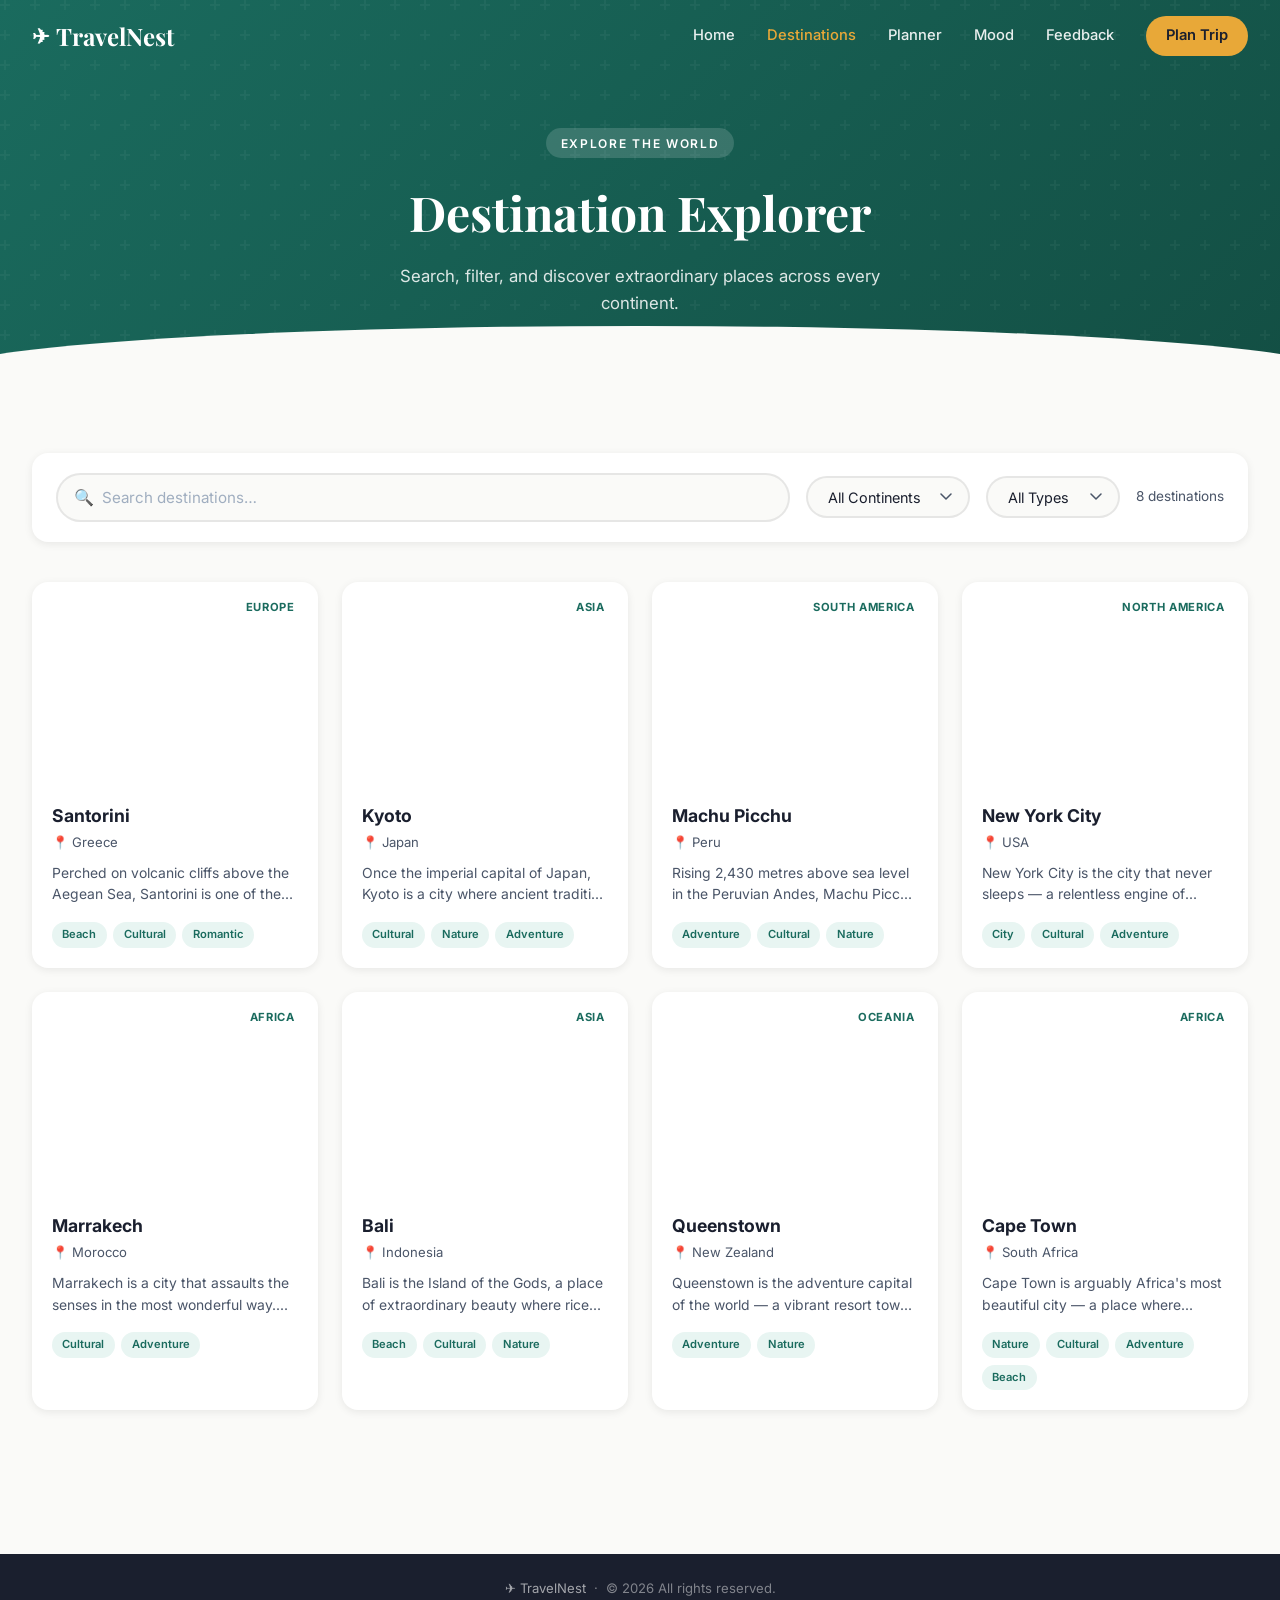
==== destinations.html @ f460c552 "Add files via upload" ====
<!DOCTYPE html>
<html lang="en">
<head>
  <meta charset="UTF-8" />
  <meta name="viewport" content="width=device-width, initial-scale=1.0" />
  <meta name="description" content="TravelNest – Explore destinations around the world" />
  <meta name="theme-color" content="#1a6b5e" />
  <title>Destinations – TravelNest</title>
  <link rel="stylesheet" href="style.css" />
  <link rel="manifest" href="manifest.json" />
  <link rel="preconnect" href="https://fonts.googleapis.com" />
  <link rel="preconnect" href="https://fonts.gstatic.com" crossorigin />
  <link href="https://fonts.googleapis.com/css2?family=Playfair+Display:wght@400;700&family=Inter:wght@300;400;500;600&display=swap" rel="stylesheet" />
</head>
<body>

  <!-- NAVBAR -->
  <header class="navbar" id="navbar">
    <div class="nav-container">
      <a href="index.html" class="nav-logo">
        <span class="logo-icon">✈</span>
        TravelNest
      </a>
      <nav class="nav-links" id="navLinks" aria-label="Main navigation">
        <a href="index.html">Home</a>
        <a href="destinations.html">Destinations</a>
        <a href="planner.html">Planner</a>
        <a href="mood.html">Mood</a>
        <a href="feedback.html">Feedback</a>
        <a href="planner.html" class="nav-cta">Plan Trip</a>
      </nav>
      <button class="hamburger" id="hamburger" aria-label="Toggle menu" aria-expanded="false" aria-controls="navLinks">
        <span class="bar"></span>
        <span class="bar"></span>
        <span class="bar"></span>
      </button>
    </div>
  </header>

  <!-- PAGE HEADER -->
  <div class="page-header">
    <span class="header-eyebrow">Explore the World</span>
    <h1>Destination Explorer</h1>
    <p>Search, filter, and discover extraordinary places across every continent.</p>
  </div>

  <!-- MAIN -->
  <main>
    <div class="section-container">

      <!-- FILTER BAR -->
      <div class="filter-bar" role="search">
        <div class="filter-search">
          <span class="search-icon" aria-hidden="true">🔍</span>
          <input
            type="search"
            id="searchInput"
            placeholder="Search destinations…"
            aria-label="Search destinations"
            autocomplete="off"
          />
        </div>

        <select id="continentFilter" class="filter-select" aria-label="Filter by continent">
          <option value="">All Continents</option>
          <option value="Africa">Africa</option>
          <option value="Asia">Asia</option>
          <option value="Europe">Europe</option>
          <option value="North America">North America</option>
          <option value="Oceania">Oceania</option>
          <option value="South America">South America</option>
        </select>

        <select id="typeFilter" class="filter-select" aria-label="Filter by travel type">
          <option value="">All Types</option>
          <option value="beach">Beach</option>
          <option value="cultural">Cultural</option>
          <option value="adventure">Adventure</option>
          <option value="nature">Nature</option>
          <option value="city">City</option>
          <option value="romantic">Romantic</option>
        </select>

        <span class="filter-count" id="filterCount" aria-live="polite"></span>
      </div>

      <!-- DESTINATION CARDS -->
      <div class="dest-grid" id="destGrid" role="list" aria-label="Destination cards"></div>

    </div>
  </main>

  <!-- MODAL -->
  <div class="modal-backdrop" id="modalBackdrop" role="dialog" aria-modal="true" aria-labelledby="modalTitle">
    <div class="modal" id="modal">
      <div class="modal-header">
        <h2 id="modalTitle">Destination</h2>
        <button class="modal-close" id="modalClose" aria-label="Close modal">✕</button>
      </div>
      <div class="modal-hero-img" id="modalImg" role="img"></div>
      <div class="modal-body">
        <div class="modal-meta" id="modalMeta"></div>
        <p class="modal-section-title">✦ About</p>
        <p class="modal-description" id="modalDesc"></p>
        <p class="modal-section-title">📍 Top Attractions</p>
        <ul class="attractions-list" id="modalAttractions"></ul>
        <p class="modal-section-title">💰 Travel Cost Comparison</p>
        <table class="cost-table" id="modalCostTable">
          <thead>
            <tr>
              <th>Category</th>
              <th class="col-budget">Budget</th>
              <th class="col-mod">Moderate</th>
              <th class="col-luxury">Luxury</th>
            </tr>
          </thead>
          <tbody id="modalCostBody"></tbody>
        </table>
      </div>
    </div>
  </div>

  <!-- FOOTER -->
  <footer class="footer-simple">
    <p><a href="index.html">✈ TravelNest</a> &nbsp;·&nbsp; © <span id="year"></span> All rights reserved.</p>
  </footer>

  <script src="js/data.js"></script>
  <script src="js/nav.js"></script>
  <script src="js/destinations.js"></script>
</body>
</html>
---- style.css ----
/* ============================================================
   TRAVELNEST – Global Styles
   ============================================================ */

/* ---------- Reset & Base ---------- */
*, *::before, *::after { box-sizing: border-box; margin: 0; padding: 0; }

:root {
  --teal:        #1a6b5e;
  --teal-dark:   #134f44;
  --teal-light:  #e8f5f2;
  --gold:        #e8a838;
  --gold-dark:   #c8891e;
  --text-dark:   #1a1f2e;
  --text-mid:    #4a5568;
  --text-light:  #a0aec0;
  --bg:          #fafaf8;
  --white:       #ffffff;
  --radius-sm:   8px;
  --radius-md:   16px;
  --radius-lg:   24px;
  --shadow-sm:   0 2px 8px rgba(0,0,0,.08);
  --shadow-md:   0 8px 32px rgba(0,0,0,.12);
  --shadow-lg:   0 24px 64px rgba(0,0,0,.18);
  --transition:  .3s cubic-bezier(.4,0,.2,1);
  --nav-h:       72px;
}

html { scroll-behavior: smooth; }

body {
  font-family: 'Inter', sans-serif;
  background: var(--bg);
  color: var(--text-dark);
  line-height: 1.6;
  overflow-x: hidden;
}

img { display: block; max-width: 100%; }

a { text-decoration: none; color: inherit; }

/* ---------- Buttons ---------- */
.btn {
  display: inline-flex;
  align-items: center;
  gap: .5rem;
  padding: .75rem 1.75rem;
  border-radius: 50px;
  font-size: .95rem;
  font-weight: 600;
  cursor: pointer;
  border: 2px solid transparent;
  transition: transform var(--transition), box-shadow var(--transition), background var(--transition), color var(--transition);
}

.btn:hover  { transform: translateY(-2px); }
.btn:active { transform: translateY(0); }

.btn-primary {
  background: var(--teal);
  color: var(--white);
  box-shadow: 0 4px 16px rgba(26,107,94,.3);
}
.btn-primary:hover { background: var(--teal-dark); box-shadow: 0 8px 24px rgba(26,107,94,.4); }

.btn-outline {
  border-color: var(--white);
  color: var(--white);
  background: transparent;
}
.btn-outline:hover { background: rgba(255,255,255,.15); }

/* ============================================================
   NAVBAR
   ============================================================ */
.navbar {
  position: fixed;
  top: 0; left: 0; right: 0;
  height: var(--nav-h);
  z-index: 1000;
  transition: background var(--transition), box-shadow var(--transition);
}

.navbar.scrolled {
  background: rgba(255,255,255,.95);
  backdrop-filter: blur(12px);
  box-shadow: var(--shadow-sm);
}

.navbar.scrolled .nav-links a { color: var(--text-dark); }
.navbar.scrolled .nav-links a:hover { color: var(--teal); }
.navbar.scrolled .nav-logo { color: var(--teal); }
.navbar.scrolled .bar { background: var(--text-dark); }
.navbar.scrolled .nav-cta { background: var(--teal) !important; color: var(--white) !important; }

.nav-container {
  max-width: 1280px;
  margin: auto;
  padding: 0 2rem;
  height: 100%;
  display: flex;
  align-items: center;
  justify-content: space-between;
}

.nav-logo {
  font-family: 'Playfair Display', serif;
  font-size: 1.5rem;
  font-weight: 700;
  color: var(--white);
  display: flex;
  align-items: center;
  gap: .4rem;
  transition: color var(--transition);
}

.logo-icon { font-size: 1.3rem; }

.nav-links {
  display: flex;
  align-items: center;
  gap: 2rem;
}

.nav-links a {
  color: rgba(255,255,255,.9);
  font-size: .92rem;
  font-weight: 500;
  transition: color var(--transition);
  position: relative;
}

.nav-links a::after {
  content: '';
  position: absolute;
  bottom: -3px; left: 0;
  width: 0; height: 2px;
  background: var(--gold);
  transition: width var(--transition);
}

.nav-links a:hover::after,
.nav-links a:focus-visible::after { width: 100%; }

.nav-links a:hover { color: var(--white); }

.nav-cta {
  background: var(--gold) !important;
  color: var(--text-dark) !important;
  padding: .5rem 1.25rem;
  border-radius: 50px;
  font-weight: 600 !important;
  transition: background var(--transition), transform var(--transition) !important;
}
.nav-cta:hover { background: var(--gold-dark) !important; }
.nav-cta::after { display: none !important; }

/* Hamburger */
.hamburger {
  display: none;
  flex-direction: column;
  gap: 5px;
  background: none;
  border: none;
  cursor: pointer;
  padding: .5rem;
}

.bar {
  display: block;
  width: 24px; height: 2px;
  background: var(--white);
  border-radius: 2px;
  transition: transform var(--transition), opacity var(--transition);
}

.hamburger.open .bar:nth-child(1) { transform: translateY(7px) rotate(45deg); }
.hamburger.open .bar:nth-child(2) { opacity: 0; }
.hamburger.open .bar:nth-child(3) { transform: translateY(-7px) rotate(-45deg); }

/* ============================================================
   HERO
   ============================================================ */
.hero {
  min-height: 100vh;
  display: grid;
  grid-template-columns: 1fr 1fr;
  align-items: center;
  gap: 4rem;
  padding: calc(var(--nav-h) + 4rem) 2rem 4rem;
  max-width: 1280px;
  margin: auto;
}

.hero-content { max-width: 560px; }

.hero-eyebrow {
  display: inline-block;
  font-size: .8rem;
  font-weight: 600;
  letter-spacing: .12em;
  text-transform: uppercase;
  color: var(--teal);
  background: var(--teal-light);
  padding: .35rem .9rem;
  border-radius: 50px;
  margin-bottom: 1.5rem;
}

.hero-heading {
  font-family: 'Playfair Display', serif;
  font-size: clamp(2rem, 4vw, 3.2rem);
  font-weight: 700;
  line-height: 1.2;
  color: var(--text-dark);
  margin-bottom: 1rem;
  min-height: 4.5em;
  transition: opacity .4s ease;
}

.hero-heading.fade { opacity: 0; }

.hero-author {
  color: var(--text-mid);
  font-style: italic;
  font-size: 1rem;
  margin-bottom: 1.5rem;
  min-height: 1.5rem;
}

.quote-dots {
  display: flex;
  gap: .4rem;
  margin-bottom: 2.5rem;
}

.qdot {
  width: 8px; height: 8px;
  border-radius: 50%;
  background: var(--text-light);
  cursor: pointer;
  transition: background var(--transition), transform var(--transition);
  border: none;
}
.qdot.active { background: var(--teal); transform: scale(1.3); }

.hero-actions { display: flex; gap: 1rem; flex-wrap: wrap; }

/* Hero image side */
.hero-image-wrap { position: relative; }

.hero-image {
  aspect-ratio: 4/5;
  border-radius: var(--radius-lg);
  overflow: hidden;
  background:
    linear-gradient(160deg, rgba(26,107,94,.4) 0%, rgba(0,0,0,.2) 100%),
    url('https://images.unsplash.com/photo-1506905925346-21bda4d32df4?w=800&q=80') center/cover no-repeat;
  position: relative;
  box-shadow: var(--shadow-lg);
  max-height: 600px;
}

.image-overlay {
  position: absolute; inset: 0;
  background: linear-gradient(to top, rgba(0,0,0,.3) 0%, transparent 60%);
}

.floating-card {
  position: absolute;
  bottom: 1.5rem; left: 1.5rem;
  background: rgba(255,255,255,.92);
  backdrop-filter: blur(12px);
  border-radius: var(--radius-md);
  padding: .9rem 1.2rem;
  display: flex;
  align-items: center;
  gap: .8rem;
  box-shadow: var(--shadow-md);
  max-width: calc(100% - 3rem);
  animation: floatUp .6s ease both;
}

@keyframes floatUp {
  from { opacity: 0; transform: translateY(20px); }
  to   { opacity: 1; transform: translateY(0); }
}

.card-flag { font-size: 1.4rem; }

.card-dest {
  font-weight: 700;
  font-size: .95rem;
  color: var(--text-dark);
}

.card-label {
  font-size: .72rem;
  color: var(--text-mid);
  text-transform: uppercase;
  letter-spacing: .06em;
}

.card-temp {
  margin-left: auto;
  font-weight: 700;
  font-size: .95rem;
  color: var(--gold-dark);
  white-space: nowrap;
}

.hero-blob {
  position: absolute;
  top: -10%; right: -15%;
  width: 55%;
  aspect-ratio: 1;
  background: radial-gradient(circle, var(--teal-light) 0%, transparent 70%);
  border-radius: 50%;
  z-index: -1;
  pointer-events: none;
}

/* ============================================================
   SECTIONS SHARED
   ============================================================ */
.section-container {
  max-width: 1280px;
  margin: auto;
  padding: 5rem 2rem;
}

.section-eyebrow {
  display: inline-block;
  font-size: .75rem;
  font-weight: 600;
  letter-spacing: .14em;
  text-transform: uppercase;
  color: var(--teal);
  margin-bottom: .75rem;
}

.section-title {
  font-family: 'Playfair Display', serif;
  font-size: clamp(1.8rem, 3vw, 2.6rem);
  font-weight: 700;
  margin-bottom: 1rem;
}

.section-sub {
  color: var(--text-mid);
  font-size: 1.05rem;
  max-width: 560px;
  margin-bottom: 2.5rem;
}

/* ============================================================
   DESTINATION OF THE DAY
   ============================================================ */
.dotd-section { background: var(--teal-light); }

.dotd-grid {
  display: grid;
  grid-template-columns: 2fr 1fr 1fr;
  gap: 1.25rem;
}

.dotd-card {
  border-radius: var(--radius-md);
  overflow: hidden;
  position: relative;
  box-shadow: var(--shadow-sm);
  cursor: pointer;
  transition: transform var(--transition), box-shadow var(--transition);
}

.dotd-card:hover { transform: translateY(-4px); box-shadow: var(--shadow-md); }

.dotd-card:first-child { grid-row: span 2; }

.dotd-img {
  width: 100%;
  height: 100%;
  min-height: 200px;
  object-fit: cover;
  background-size: cover;
  background-position: center;
}

.dotd-card:first-child .dotd-img { min-height: 440px; }

.dotd-caption {
  position: absolute;
  bottom: 0; left: 0; right: 0;
  background: linear-gradient(to top, rgba(0,0,0,.7) 0%, transparent 100%);
  padding: 1.5rem 1rem .75rem;
  color: var(--white);
}

.dotd-name { font-weight: 700; font-size: 1rem; }
.dotd-country { font-size: .8rem; opacity: .85; }

/* ============================================================
   EXPERIENCES
   ============================================================ */
.exp-grid {
  display: grid;
  grid-template-columns: repeat(4, 1fr);
  gap: 1.5rem;
  margin-top: 2.5rem;
}

.exp-card {
  background: var(--white);
  border-radius: var(--radius-md);
  padding: 2rem 1.5rem;
  box-shadow: var(--shadow-sm);
  transition: transform var(--transition), box-shadow var(--transition);
  border: 1px solid rgba(0,0,0,.05);
}

.exp-card:hover { transform: translateY(-4px); box-shadow: var(--shadow-md); }

.exp-icon { font-size: 2.5rem; display: block; margin-bottom: 1rem; }

.exp-card h3 {
  font-size: 1.1rem;
  font-weight: 700;
  margin-bottom: .5rem;
}

.exp-card p { color: var(--text-mid); font-size: .9rem; line-height: 1.6; }

/* ============================================================
   DEALS
   ============================================================ */
.deals { background: var(--bg); }

.deals-grid {
  display: grid;
  grid-template-columns: repeat(3, 1fr);
  gap: 1.5rem;
  margin-top: 2.5rem;
}

.deal-card {
  background: var(--white);
  border-radius: var(--radius-md);
  overflow: hidden;
  box-shadow: var(--shadow-sm);
  position: relative;
  transition: transform var(--transition), box-shadow var(--transition);
}

.deal-card:hover { transform: translateY(-4px); box-shadow: var(--shadow-md); }

.deal-badge {
  position: absolute;
  top: 1rem; left: 1rem;
  background: var(--gold);
  color: var(--text-dark);
  font-size: .78rem;
  font-weight: 700;
  padding: .3rem .7rem;
  border-radius: 50px;
  z-index: 1;
}

.deal-image {
  height: 200px;
  background-size: cover;
  background-position: center;
}

.deal-image--paris {
  background-image: url('https://images.unsplash.com/photo-1499856871958-5b9627545d1a?w=600&q=80');
}
.deal-image--bali {
  background-image: url('https://images.unsplash.com/photo-1537996194471-e657df975ab4?w=600&q=80');
}
.deal-image--nyc {
  background-image: url('https://images.unsplash.com/photo-1485871981521-5b1fd3805ef8?w=600&q=80');
}

.deal-body { padding: 1.25rem; }

.deal-body h3 { font-weight: 700; margin-bottom: .25rem; }

.deal-body p { color: var(--text-mid); font-size: .87rem; margin-bottom: .75rem; }

.deal-price {
  font-weight: 700;
  color: var(--teal);
  font-size: 1.05rem;
}

/* ============================================================
   FOOTER
   ============================================================ */
.footer {
  background: var(--text-dark);
  color: rgba(255,255,255,.8);
}

.footer-top {
  max-width: 1280px;
  margin: auto;
  padding: 4rem 2rem;
  display: grid;
  grid-template-columns: 1.4fr 1fr;
  gap: 4rem;
  align-items: start;
}

.newsletter h2 {
  font-family: 'Playfair Display', serif;
  font-size: 1.8rem;
  font-weight: 700;
  color: var(--white);
  margin-bottom: .5rem;
}

.newsletter p { font-size: .95rem; margin-bottom: 1.5rem; color: rgba(255,255,255,.65); }

.newsletter-input-wrap {
  display: flex;
  gap: .75rem;
  flex-wrap: wrap;
}

.newsletter-input-wrap input {
  flex: 1;
  min-width: 200px;
  padding: .75rem 1.25rem;
  border-radius: 50px;
  border: 2px solid rgba(255,255,255,.15);
  background: rgba(255,255,255,.08);
  color: var(--white);
  font-size: .95rem;
  outline: none;
  transition: border-color var(--transition);
}

.newsletter-input-wrap input::placeholder { color: rgba(255,255,255,.4); }
.newsletter-input-wrap input:focus { border-color: var(--teal); }

.newsletter-msg {
  margin-top: .75rem;
  font-size: .85rem;
  min-height: 1.2rem;
  color: var(--gold);
}

.newsletter-msg.success { color: #6fcf97; }
.newsletter-msg.error   { color: #eb5757; }

.newsletter-count {
  margin-top: .4rem;
  font-size: .8rem;
  color: rgba(255,255,255,.4);
  min-height: 1.1rem;
}

.footer-links {
  display: grid;
  grid-template-columns: repeat(3, 1fr);
  gap: 1rem;
}

.footer-col h4 {
  color: var(--white);
  font-size: .8rem;
  font-weight: 700;
  letter-spacing: .1em;
  text-transform: uppercase;
  margin-bottom: 1rem;
}

.footer-col a {
  display: block;
  font-size: .88rem;
  color: rgba(255,255,255,.55);
  margin-bottom: .6rem;
  transition: color var(--transition);
}

.footer-col a:hover { color: var(--white); }

.footer-bottom {
  border-top: 1px solid rgba(255,255,255,.08);
  max-width: 1280px;
  margin: 0 auto;
  padding: 1.5rem 2rem;
  display: flex;
  align-items: center;
  justify-content: space-between;
  flex-wrap: wrap;
  gap: .75rem;
}

.footer-logo {
  font-family: 'Playfair Display', serif;
  font-size: 1.2rem;
  font-weight: 700;
  color: var(--white);
}

.footer-copy { font-size: .82rem; color: rgba(255,255,255,.35); }

/* ============================================================
   RESPONSIVE
   ============================================================ */
@media (max-width: 1024px) {
  .exp-grid { grid-template-columns: repeat(2, 1fr); }
  .dotd-grid { grid-template-columns: 1fr 1fr; }
  .dotd-card:first-child { grid-row: span 1; }
  .dotd-card:first-child .dotd-img { min-height: 200px; }
  .deals-grid { grid-template-columns: repeat(2, 1fr); }
}

@media (max-width: 768px) {
  :root { --nav-h: 64px; }

  /* Hamburger visible */
  .hamburger { display: flex; }

  .nav-links {
    position: fixed;
    top: var(--nav-h); left: 0; right: 0;
    background: var(--white);
    flex-direction: column;
    align-items: flex-start;
    padding: 1.5rem 2rem;
    gap: 1.25rem;
    box-shadow: var(--shadow-md);
    transform: translateY(-110%);
    opacity: 0;
    transition: transform var(--transition), opacity var(--transition);
    pointer-events: none;
    z-index: 999;
  }

  .nav-links.open {
    transform: translateY(0);
    opacity: 1;
    pointer-events: all;
  }

  .nav-links a { color: var(--text-dark); font-size: 1rem; }
  .nav-links a:hover { color: var(--teal); }
  .nav-cta { background: var(--teal) !important; color: var(--white) !important; padding: .6rem 1.5rem !important; }

  /* Hero stacks */
  .hero {
    grid-template-columns: 1fr;
    gap: 2rem;
    padding-top: calc(var(--nav-h) + 2rem);
    text-align: center;
  }

  .hero-content { max-width: 100%; }
  .quote-dots { justify-content: center; }
  .hero-actions { justify-content: center; }
  .hero-image { max-height: 380px; }

  .exp-grid { grid-template-columns: 1fr; }
  .deals-grid { grid-template-columns: 1fr; }
  .dotd-grid { grid-template-columns: 1fr; }

  .footer-top { grid-template-columns: 1fr; gap: 2.5rem; }
  .footer-links { grid-template-columns: repeat(3, 1fr); }
}

@media (max-width: 480px) {
  .footer-links { grid-template-columns: 1fr 1fr; }
  .deals-grid { grid-template-columns: 1fr; }
  .hero-actions { flex-direction: column; align-items: center; }
  .btn { width: 100%; justify-content: center; }
}

/* ============================================================
   NAV ACTIVE STATE
   ============================================================ */
.nav-links a.nav-active { color: var(--gold) !important; }
.navbar.scrolled .nav-links a.nav-active { color: var(--teal) !important; }

/* ============================================================
   PAGE HEADER  (interior pages)
   ============================================================ */
.page-header {
  background: linear-gradient(135deg, var(--teal) 0%, var(--teal-dark) 100%);
  padding: calc(var(--nav-h) + 3.5rem) 2rem 3.5rem;
  text-align: center;
  color: var(--white);
  position: relative;
  overflow: hidden;
}
.page-header::before {
  content: '';
  position: absolute;
  inset: 0;
  background: url("data:image/svg+xml,%3Csvg width='60' height='60' viewBox='0 0 60 60' xmlns='http://www.w3.org/2000/svg'%3E%3Cg fill='none' fill-rule='evenodd'%3E%3Cg fill='%23ffffff' fill-opacity='0.04'%3E%3Cpath d='M36 34v-4h-2v4h-4v2h4v4h2v-4h4v-2h-4zm0-30V0h-2v4h-4v2h4v4h2V6h4V4h-4zM6 34v-4H4v4H0v2h4v4h2v-4h4v-2H6zM6 4V0H4v4H0v2h4v4h2V6h4V4H6z'/%3E%3C/g%3E%3C/g%3E%3C/svg%3E");
}
.page-header::after {
  content: '';
  position: absolute;
  bottom: -1px; left: 0; right: 0;
  height: 48px;
  background: var(--bg);
  clip-path: ellipse(55% 100% at 50% 100%);
}
.page-header h1 {
  font-family: 'Playfair Display', serif;
  font-size: clamp(2rem, 4vw, 3rem);
  font-weight: 700;
  margin-bottom: .75rem;
  position: relative;
}
.page-header p {
  font-size: 1.05rem;
  opacity: .85;
  max-width: 560px;
  margin: 0 auto;
  position: relative;
}
.page-header .header-eyebrow {
  display: inline-block;
  font-size: .75rem;
  font-weight: 600;
  letter-spacing: .14em;
  text-transform: uppercase;
  background: rgba(255,255,255,.15);
  padding: .35rem .9rem;
  border-radius: 50px;
  margin-bottom: 1rem;
  position: relative;
}

/* ============================================================
   SEARCH & FILTER BAR
   ============================================================ */
.filter-bar {
  display: flex;
  gap: 1rem;
  flex-wrap: wrap;
  align-items: center;
  margin-bottom: 2.5rem;
  background: var(--white);
  border-radius: var(--radius-md);
  padding: 1.25rem 1.5rem;
  box-shadow: var(--shadow-sm);
}
.filter-search {
  flex: 1;
  min-width: 200px;
  display: flex;
  align-items: center;
  gap: .5rem;
  background: var(--bg);
  border: 2px solid rgba(0,0,0,.08);
  border-radius: 50px;
  padding: .6rem 1rem;
  transition: border-color var(--transition);
}
.filter-search:focus-within { border-color: var(--teal); }
.filter-search input {
  border: none;
  background: none;
  outline: none;
  font-size: .95rem;
  color: var(--text-dark);
  width: 100%;
  font-family: inherit;
}
.filter-search input::placeholder { color: var(--text-light); }
.filter-search .search-icon { color: var(--text-light); flex-shrink: 0; }

.filter-select {
  padding: .65rem 2.5rem .65rem 1.25rem;
  border: 2px solid rgba(0,0,0,.08);
  border-radius: 50px;
  font-size: .9rem;
  color: var(--text-dark);
  background-color: var(--bg);
  background-image: url("data:image/svg+xml,%3Csvg xmlns='http://www.w3.org/2000/svg' width='12' height='8' fill='none' viewBox='0 0 12 8'%3E%3Cpath stroke='%234a5568' stroke-width='1.5' stroke-linecap='round' stroke-linejoin='round' d='M1 1l5 5 5-5'/%3E%3C/svg%3E");
  background-repeat: no-repeat;
  background-position: right 1rem center;
  cursor: pointer;
  outline: none;
  appearance: none;
  font-family: inherit;
  transition: border-color var(--transition);
}
.filter-select:focus { border-color: var(--teal); }

.filter-count {
  font-size: .85rem;
  color: var(--text-mid);
  margin-left: auto;
  white-space: nowrap;
}

/* ============================================================
   DESTINATION CARDS  (Flexbox)
   ============================================================ */
.dest-grid {
  display: flex;
  flex-wrap: wrap;
  gap: 1.5rem;
}
.dest-card {
  flex: 1 1 280px;
  max-width: 360px;
  background: var(--white);
  border-radius: var(--radius-md);
  overflow: hidden;
  box-shadow: var(--shadow-sm);
  cursor: pointer;
  transition: transform var(--transition), box-shadow var(--transition);
}
.dest-card:hover { transform: translateY(-6px); box-shadow: var(--shadow-md); }
.dest-card:focus-visible { outline: 3px solid var(--teal); outline-offset: 2px; }

.dest-card-img {
  height: 200px;
  background-size: cover;
  background-position: center;
  position: relative;
}
.dest-card-continent {
  position: absolute;
  top: .75rem; right: .75rem;
  background: rgba(255,255,255,.92);
  backdrop-filter: blur(8px);
  font-size: .7rem;
  font-weight: 700;
  letter-spacing: .06em;
  text-transform: uppercase;
  color: var(--teal);
  padding: .3rem .7rem;
  border-radius: 50px;
}
.dest-card-body { padding: 1.25rem; }
.dest-card-body h3 { font-size: 1.1rem; font-weight: 700; margin-bottom: .15rem; }
.dest-country { font-size: .82rem; color: var(--text-mid); margin-bottom: .6rem; }
.dest-excerpt {
  font-size: .87rem;
  color: var(--text-mid);
  line-height: 1.55;
  display: -webkit-box;
  -webkit-line-clamp: 2;
  -webkit-box-orient: vertical;
  overflow: hidden;
  margin-bottom: 1rem;
}
.dest-tags { display: flex; gap: .4rem; flex-wrap: wrap; }
.dest-tag {
  font-size: .7rem;
  font-weight: 600;
  padding: .25rem .65rem;
  border-radius: 50px;
  background: var(--teal-light);
  color: var(--teal);
  text-transform: capitalize;
}

.dest-empty {
  width: 100%;
  text-align: center;
  padding: 4rem 2rem;
  color: var(--text-mid);
}
.dest-empty .empty-icon { font-size: 3rem; display: block; margin-bottom: 1rem; }
.dest-empty h3 { font-size: 1.1rem; font-weight: 700; margin-bottom: .4rem; }

/* ============================================================
   MODAL
   ============================================================ */
.modal-backdrop {
  position: fixed;
  inset: 0;
  background: rgba(0,0,0,.55);
  backdrop-filter: blur(4px);
  z-index: 2000;
  display: flex;
  align-items: center;
  justify-content: center;
  padding: 1rem;
  opacity: 0;
  pointer-events: none;
  transition: opacity var(--transition);
}
.modal-backdrop.open { opacity: 1; pointer-events: all; }

.modal {
  background: var(--white);
  border-radius: var(--radius-lg);
  max-width: 780px;
  width: 100%;
  max-height: 90vh;
  overflow-y: auto;
  box-shadow: var(--shadow-lg);
  transform: translateY(20px) scale(.97);
  transition: transform var(--transition);
  scrollbar-width: thin;
}
.modal-backdrop.open .modal { transform: translateY(0) scale(1); }

.modal-header {
  position: sticky;
  top: 0;
  background: var(--white);
  z-index: 1;
  display: flex;
  align-items: center;
  justify-content: space-between;
  padding: 1.5rem 2rem 1rem;
  border-bottom: 1px solid rgba(0,0,0,.07);
}
.modal-header h2 {
  font-family: 'Playfair Display', serif;
  font-size: 1.5rem;
  font-weight: 700;
}
.modal-close {
  background: var(--bg);
  border: none;
  width: 36px; height: 36px;
  border-radius: 50%;
  font-size: 1.1rem;
  cursor: pointer;
  display: flex;
  align-items: center;
  justify-content: center;
  transition: background var(--transition), transform var(--transition);
  color: var(--text-dark);
  flex-shrink: 0;
}
.modal-close:hover { background: rgba(0,0,0,.1); transform: rotate(90deg); }

.modal-hero-img {
  width: 100%;
  height: 260px;
  background-size: cover;
  background-position: center;
}
.modal-body { padding: 1.5rem 2rem 2rem; }

.modal-meta {
  display: flex;
  gap: 1rem;
  flex-wrap: wrap;
  margin-bottom: 1.25rem;
}
.meta-tag {
  font-size: .78rem;
  font-weight: 600;
  padding: .3rem .8rem;
  border-radius: 50px;
  background: var(--teal-light);
  color: var(--teal);
  text-transform: capitalize;
}

.modal-section-title {
  font-weight: 700;
  font-size: 1rem;
  margin: 1.5rem 0 .75rem;
  color: var(--text-dark);
  display: flex;
  align-items: center;
  gap: .5rem;
  padding-bottom: .4rem;
  border-bottom: 2px solid var(--teal-light);
}

.modal-description { font-size: .93rem; color: var(--text-mid); line-height: 1.75; }

.attractions-list { list-style: none; display: flex; flex-direction: column; gap: .6rem; }
.attractions-list li {
  display: flex;
  align-items: flex-start;
  gap: .6rem;
  font-size: .9rem;
  color: var(--text-mid);
  line-height: 1.4;
}
.attractions-list li::before { content: '📍'; font-size: .85rem; flex-shrink: 0; margin-top: .1rem; }

.cost-table {
  width: 100%;
  border-collapse: collapse;
  font-size: .87rem;
  margin-top: .5rem;
}
.cost-table th {
  background: var(--teal);
  color: var(--white);
  padding: .65rem 1rem;
  text-align: left;
  font-weight: 600;
  font-size: .82rem;
  letter-spacing: .04em;
}
.cost-table td {
  padding: .65rem 1rem;
  border-bottom: 1px solid rgba(0,0,0,.06);
  color: var(--text-mid);
}
.cost-table tr:nth-child(even) td { background: var(--teal-light); }
.cost-table tr:last-child td { border-bottom: none; font-weight: 700; color: var(--text-dark); background: rgba(0,0,0,.03); }
.cost-table .col-budget  { color: #38a169; font-weight: 600; }
.cost-table .col-mod     { color: #d69e2e; font-weight: 600; }
.cost-table .col-luxury  { color: #805ad5; font-weight: 600; }

/* ============================================================
   PLANNER PAGE
   ============================================================ */
.planner-grid {
  display: grid;
  grid-template-columns: 1fr 1fr;
  gap: 2rem;
  align-items: start;
}
.planner-card {
  background: var(--white);
  border-radius: var(--radius-md);
  padding: 2rem;
  box-shadow: var(--shadow-sm);
}
.planner-card h2 {
  font-family: 'Playfair Display', serif;
  font-size: 1.4rem;
  font-weight: 700;
  margin-bottom: 1.5rem;
  display: flex;
  align-items: center;
  gap: .5rem;
}

.form-group { margin-bottom: 1.25rem; }
.form-group label {
  display: block;
  font-size: .85rem;
  font-weight: 600;
  color: var(--text-dark);
  margin-bottom: .45rem;
}
.form-group input,
.form-group select,
.form-group textarea {
  width: 100%;
  padding: .7rem 1rem;
  border: 2px solid rgba(0,0,0,.1);
  border-radius: var(--radius-sm);
  font-size: .95rem;
  font-family: inherit;
  color: var(--text-dark);
  background: var(--bg);
  outline: none;
  transition: border-color var(--transition);
}
.form-group input:focus,
.form-group select:focus,
.form-group textarea:focus { border-color: var(--teal); }

/* Budget result panel */
.budget-result {
  margin-top: 1.5rem;
  padding: 1.5rem;
  background: var(--teal-light);
  border-radius: var(--radius-md);
  display: none;
}
.budget-result.visible { display: block; animation: fadeIn .35s ease; }
@keyframes fadeIn { from { opacity: 0; transform: translateY(8px); } to { opacity: 1; transform: none; } }

.budget-total { font-size: 2.2rem; font-weight: 700; color: var(--teal); margin-bottom: .2rem; }
.budget-sub   { font-size: .85rem; color: var(--text-mid); margin-bottom: 1rem; }

.status-badge {
  display: inline-flex;
  align-items: center;
  gap: .4rem;
  padding: .35rem .9rem;
  border-radius: 50px;
  font-size: .78rem;
  font-weight: 700;
  letter-spacing: .05em;
  text-transform: uppercase;
  margin-bottom: 1rem;
}
.status-badge.low      { background: #c6f6d5; color: #276749; }
.status-badge.moderate { background: #fefcbf; color: #7b6002; }
.status-badge.luxury   { background: #e9d8fd; color: #6b21a8; }

.progress-wrap {
  background: rgba(0,0,0,.08);
  border-radius: 50px;
  height: 10px;
  overflow: hidden;
  margin-bottom: .4rem;
}
.progress-fill {
  height: 100%;
  border-radius: 50px;
  width: 0;
  transition: width .9s cubic-bezier(.4,0,.2,1), background .4s;
}
.progress-fill.low      { background: #48bb78; }
.progress-fill.moderate { background: #ecc94b; }
.progress-fill.luxury   { background: #9f7aea; }
.progress-labels {
  display: flex;
  justify-content: space-between;
  font-size: .7rem;
  color: var(--text-light);
  margin-top: .3rem;
}

.saved-plans { margin-top: 1.5rem; }
.saved-plans-title {
  font-size: .85rem;
  font-weight: 700;
  color: var(--text-mid);
  text-transform: uppercase;
  letter-spacing: .06em;
  margin-bottom: .75rem;
}
.saved-plan-item {
  display: flex;
  justify-content: space-between;
  align-items: center;
  padding: .6rem .85rem;
  background: var(--bg);
  border-radius: var(--radius-sm);
  margin-bottom: .45rem;
  font-size: .86rem;
  border: 1px solid rgba(0,0,0,.06);
}
.saved-plan-item .sp-info { color: var(--text-dark); font-weight: 600; }
.saved-plan-item .sp-meta { font-size: .78rem; color: var(--text-mid); }
.saved-plan-item .sp-del {
  background: none; border: none; cursor: pointer;
  color: var(--text-light); font-size: .95rem;
  transition: color var(--transition); padding: .2rem;
}
.saved-plan-item .sp-del:hover { color: #e53e3e; }

/* Random Generator */
.gen-result {
  margin-top: 1.5rem;
  border-radius: var(--radius-md);
  overflow: hidden;
  display: none;
  background: linear-gradient(135deg, var(--teal) 0%, var(--teal-dark) 100%);
  box-shadow: var(--shadow-md);
}
.gen-result.visible { display: block; }

@keyframes popIn {
  0%   { opacity: 0; transform: scale(.93) rotate(-1deg); }
  60%  { transform: scale(1.02) rotate(.5deg); }
  100% { opacity: 1; transform: scale(1) rotate(0); }
}
.gen-result.animate { animation: popIn .4s cubic-bezier(.34,1.56,.64,1) both; }

.gen-result-img {
  height: 160px;
  background-size: cover;
  background-position: center;
}
.gen-result-body { padding: 1.25rem 1.5rem 1.5rem; color: var(--white); }
.gen-result-body h3 { font-size: 1.2rem; font-weight: 700; margin-bottom: .2rem; }
.gen-result-body .gen-country { font-size: .85rem; opacity: .75; margin-bottom: .6rem; }
.gen-result-body .gen-excerpt { font-size: .85rem; opacity: .85; line-height: 1.5; margin-bottom: 1rem; }
.gen-result-actions { display: flex; gap: .65rem; flex-wrap: wrap; }

.btn-sm { padding: .5rem 1.1rem; font-size: .82rem; }
.btn-ghost {
  background: rgba(255,255,255,.15);
  border: 2px solid rgba(255,255,255,.3);
  color: var(--white);
}
.btn-ghost:hover { background: rgba(255,255,255,.25); }
.btn-gold { background: var(--gold); border-color: var(--gold); color: var(--text-dark); }
.btn-gold:hover { background: var(--gold-dark); }

/* Wishlist */
.wishlist-wrap {
  margin-top: 1.75rem;
  padding-top: 1.5rem;
  border-top: 1px solid rgba(0,0,0,.08);
}
.wishlist-wrap h3 {
  font-size: .85rem;
  font-weight: 700;
  color: var(--text-mid);
  text-transform: uppercase;
  letter-spacing: .06em;
  margin-bottom: .75rem;
}
.wishlist-list { list-style: none; }
.wishlist-item {
  display: flex;
  align-items: center;
  gap: .75rem;
  padding: .65rem .85rem;
  background: var(--bg);
  border-radius: var(--radius-sm);
  margin-bottom: .45rem;
  border: 1px solid rgba(0,0,0,.06);
}
.wi-flag { font-size: 1.2rem; }
.wi-info .wi-name    { font-size: .9rem; font-weight: 700; color: var(--text-dark); }
.wi-info .wi-country { font-size: .76rem; color: var(--text-mid); }
.wi-del {
  background: none; border: none; cursor: pointer;
  color: var(--text-light); font-size: .95rem; margin-left: auto;
  transition: color var(--transition); padding: .2rem;
}
.wi-del:hover { color: #e53e3e; }
.wishlist-empty { font-size: .86rem; color: var(--text-light); font-style: italic; padding: .5rem 0; }

/* ============================================================
   MOOD PAGE
   ============================================================ */
.mood-grid {
  display: grid;
  grid-template-columns: 1fr 1fr;
  gap: 2rem;
  align-items: start;
}
.mood-card {
  background: var(--white);
  border-radius: var(--radius-md);
  padding: 2rem;
  box-shadow: var(--shadow-sm);
}
.mood-card h2 {
  font-family: 'Playfair Display', serif;
  font-size: 1.3rem;
  font-weight: 700;
  margin-bottom: .4rem;
}
.mood-card > .card-sub {
  font-size: .87rem;
  color: var(--text-mid);
  margin-bottom: 1.5rem;
  line-height: 1.5;
}

/* Sound buttons */
.sound-buttons { display: flex; flex-direction: column; gap: .75rem; }
.sound-btn {
  display: flex;
  align-items: center;
  gap: 1rem;
  padding: 1rem 1.25rem;
  border-radius: var(--radius-md);
  border: 2px solid rgba(0,0,0,.08);
  background: var(--bg);
  cursor: pointer;
  transition: border-color var(--transition), background var(--transition), transform var(--transition);
  text-align: left;
  font-family: inherit;
  width: 100%;
}
.sound-btn:hover { border-color: var(--teal); transform: translateX(3px); }
.sound-btn.active { border-color: var(--teal); background: var(--teal-light); }

.sound-icon { font-size: 2rem; flex-shrink: 0; }
.sound-text .sb-name { font-weight: 700; font-size: .95rem; display: block; color: var(--text-dark); }
.sound-text .sb-desc { font-size: .8rem; color: var(--text-mid); }

/* Waveform animation */
.waveform {
  display: flex;
  align-items: center;
  gap: 2px;
  height: 22px;
  margin-left: auto;
  opacity: 0;
  transition: opacity var(--transition);
}
.sound-btn.active .waveform { opacity: 1; }
.waveform span {
  display: block;
  width: 3px;
  border-radius: 2px;
  background: var(--teal);
  animation: waveBar 1.3s ease-in-out infinite;
}
.waveform span:nth-child(1) { height: 6px;  animation-delay: 0s; }
.waveform span:nth-child(2) { height: 14px; animation-delay: .15s; }
.waveform span:nth-child(3) { height: 10px; animation-delay: .3s; }
.waveform span:nth-child(4) { height: 18px; animation-delay: .45s; }
.waveform span:nth-child(5) { height: 8px;  animation-delay: .6s; }
@keyframes waveBar {
  0%, 100% { transform: scaleY(1); }
  50%       { transform: scaleY(2.2); }
}

.volume-row {
  display: flex;
  align-items: center;
  gap: .75rem;
  margin-top: 1.5rem;
  padding-top: 1.25rem;
  border-top: 1px solid rgba(0,0,0,.07);
}
.volume-row label { font-size: .85rem; font-weight: 600; flex-shrink: 0; }
.volume-row input[type=range] { flex: 1; accent-color: var(--teal); cursor: pointer; }
.volume-val { font-size: .82rem; color: var(--text-mid); width: 2.5rem; text-align: right; }

/* Destination tracker */
.tracker-tabs { display: flex; gap: .5rem; margin-bottom: 1.25rem; flex-wrap: wrap; }
.tracker-tab {
  padding: .4rem 1.1rem;
  border-radius: 50px;
  border: 2px solid rgba(0,0,0,.1);
  background: none;
  font-size: .82rem;
  font-weight: 600;
  cursor: pointer;
  transition: all var(--transition);
  font-family: inherit;
  color: var(--text-mid);
}
.tracker-tab.active { background: var(--teal); border-color: var(--teal); color: var(--white); }

.tracker-list { list-style: none; display: flex; flex-direction: column; gap: .6rem; }
.tracker-item {
  display: flex;
  align-items: center;
  gap: .75rem;
  padding: .85rem 1rem;
  border-radius: var(--radius-sm);
  border: 1px solid rgba(0,0,0,.07);
  background: var(--bg);
  transition: background var(--transition);
}
.tracker-item.is-visited { background: #f0fff4; border-color: #9ae6b4; }
.tracker-item.is-planned { background: #ebf4ff; border-color: #bee3f8; }

.ti-thumb {
  width: 40px; height: 40px;
  border-radius: 8px;
  background-size: cover;
  background-position: center;
  flex-shrink: 0;
}
.ti-name    { font-weight: 700; font-size: .88rem; color: var(--text-dark); }
.ti-country { font-size: .76rem; color: var(--text-mid); }
.ti-actions { margin-left: auto; display: flex; gap: .35rem; }

.ti-btn {
  padding: .28rem .65rem;
  border-radius: 50px;
  border: 2px solid rgba(0,0,0,.1);
  font-size: .7rem;
  font-weight: 700;
  cursor: pointer;
  background: none;
  font-family: inherit;
  transition: all var(--transition);
  color: var(--text-mid);
  white-space: nowrap;
}
.ti-btn.btn-visited { border-color: #48bb78; color: #48bb78; }
.ti-btn.btn-visited.on { background: #48bb78; color: var(--white); }
.ti-btn.btn-planned { border-color: #667eea; color: #667eea; }
.ti-btn.btn-planned.on { background: #667eea; color: var(--white); }

.tracker-stats {
  display: flex;
  gap: 2rem;
  margin-top: 1.5rem;
  padding-top: 1.25rem;
  border-top: 1px solid rgba(0,0,0,.07);
}
.stat-val { font-size: 2rem; font-weight: 700; color: var(--teal); display: block; }
.stat-lbl { font-size: .75rem; color: var(--text-mid); }

/* ============================================================
   FEEDBACK & FAQ PAGE
   ============================================================ */
.feedback-grid {
  display: grid;
  grid-template-columns: 1fr 1fr;
  gap: 2rem;
  align-items: start;
}
.feedback-card {
  background: var(--white);
  border-radius: var(--radius-md);
  padding: 2rem;
  box-shadow: var(--shadow-sm);
}
.feedback-card h2 {
  font-family: 'Playfair Display', serif;
  font-size: 1.4rem;
  font-weight: 700;
  margin-bottom: 1.5rem;
  display: flex;
  align-items: center;
  gap: .5rem;
}

/* Field-level error states */
.form-group { position: relative; }
.field-error {
  font-size: .78rem;
  color: #e53e3e;
  margin-top: .3rem;
  display: none;
}
.form-group.has-error input,
.form-group.has-error select,
.form-group.has-error textarea { border-color: #e53e3e !important; }
.form-group.has-error .field-error { display: block; }
.form-group.is-valid input,
.form-group.is-valid select,
.form-group.is-valid textarea { border-color: #48bb78 !important; }

.form-success {
  display: none;
  padding: 1rem 1.25rem;
  background: #c6f6d5;
  border-radius: var(--radius-sm);
  color: #276749;
  font-size: .92rem;
  font-weight: 600;
  margin-top: 1rem;
  gap: .5rem;
  align-items: flex-start;
}
.form-success.visible { display: flex; }
.form-success .success-icon { font-size: 1.2rem; flex-shrink: 0; }

/* FAQ Accordion */
.faq-list { list-style: none; }
.faq-item { border-bottom: 1px solid rgba(0,0,0,.08); }
.faq-item:first-child { border-top: 1px solid rgba(0,0,0,.08); }

.faq-question {
  width: 100%;
  background: none;
  border: none;
  text-align: left;
  padding: 1.1rem 0;
  font-size: .95rem;
  font-weight: 600;
  color: var(--text-dark);
  cursor: pointer;
  display: flex;
  align-items: center;
  justify-content: space-between;
  gap: 1rem;
  font-family: inherit;
  transition: color var(--transition);
}
.faq-question:hover,
.faq-question[aria-expanded="true"] { color: var(--teal); }

.faq-icon {
  flex-shrink: 0;
  width: 26px; height: 26px;
  border-radius: 50%;
  background: var(--teal-light);
  color: var(--teal);
  display: flex;
  align-items: center;
  justify-content: center;
  font-size: 1.1rem;
  font-weight: 300;
  transition: transform var(--transition), background var(--transition), color var(--transition);
  line-height: 1;
}
.faq-question[aria-expanded="true"] .faq-icon {
  transform: rotate(45deg);
  background: var(--teal);
  color: var(--white);
}

.faq-answer {
  overflow: hidden;
  max-height: 0;
  transition: max-height .38s ease, padding-bottom .38s ease;
  font-size: .9rem;
  color: var(--text-mid);
  line-height: 1.75;
}
.faq-answer.open { max-height: 400px; padding-bottom: 1.1rem; }

/* ============================================================
   SHARED INTERIOR FOOTER
   ============================================================ */
.footer-simple {
  background: var(--text-dark);
  color: rgba(255,255,255,.45);
  text-align: center;
  padding: 1.5rem 2rem;
  font-size: .82rem;
  margin-top: 4rem;
}
.footer-simple a { color: rgba(255,255,255,.6); transition: color var(--transition); }
.footer-simple a:hover { color: var(--white); }

/* ============================================================
   RESPONSIVE  (new pages)
   ============================================================ */
@media (max-width: 1024px) {
  .planner-grid,
  .mood-grid,
  .feedback-grid { grid-template-columns: 1fr; }
}
@media (max-width: 640px) {
  .dest-card { flex: 1 1 100%; max-width: 100%; }
  .modal-body { padding: 1rem 1.25rem 1.5rem; }
  .modal-header { padding: 1rem 1.25rem .75rem; }
  .modal-hero-img { height: 180px; }
  .tracker-stats { gap: 1.5rem; }
  .feedback-grid { grid-template-columns: 1fr; }
}
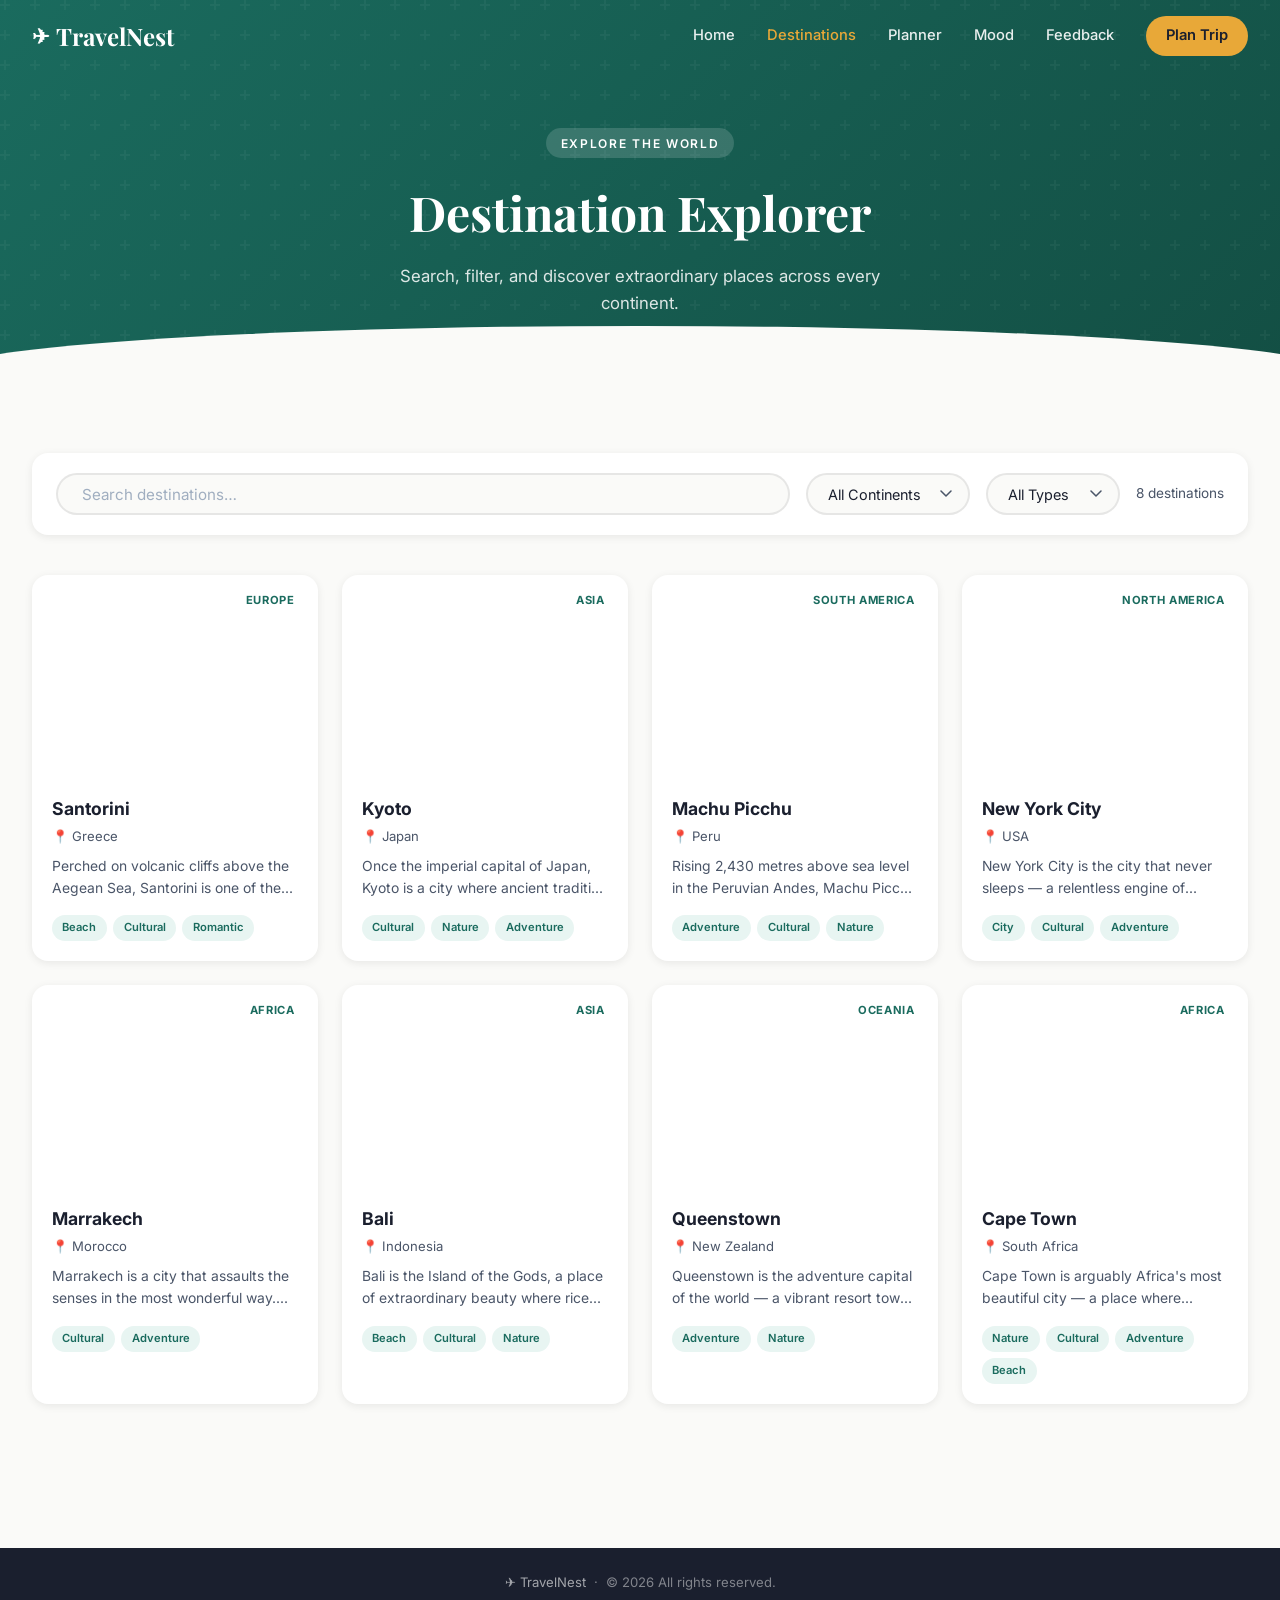
==== commit 3099bc7b: "Add files via upload" ====
--- a/destinations.html
+++ b/destinations.html
@@ -51,7 +51,7 @@
       <!-- FILTER BAR -->
       <div class="filter-bar" role="search">
         <div class="filter-search">
-          <span class="search-icon" aria-hidden="true">🔍</span>
+          <span class="search-icon" aria-hidden="true"></span>
           <input
             type="search"
             id="searchInput"
@@ -100,11 +100,11 @@
       <div class="modal-hero-img" id="modalImg" role="img"></div>
       <div class="modal-body">
         <div class="modal-meta" id="modalMeta"></div>
-        <p class="modal-section-title">✦ About</p>
+        <p class="modal-section-title">About</p>
         <p class="modal-description" id="modalDesc"></p>
-        <p class="modal-section-title">📍 Top Attractions</p>
+        <p class="modal-section-title"> Top Attractions</p>
         <ul class="attractions-list" id="modalAttractions"></ul>
-        <p class="modal-section-title">💰 Travel Cost Comparison</p>
+        <p class="modal-section-title"> Travel Cost Comparison</p>
         <table class="cost-table" id="modalCostTable">
           <thead>
             <tr>
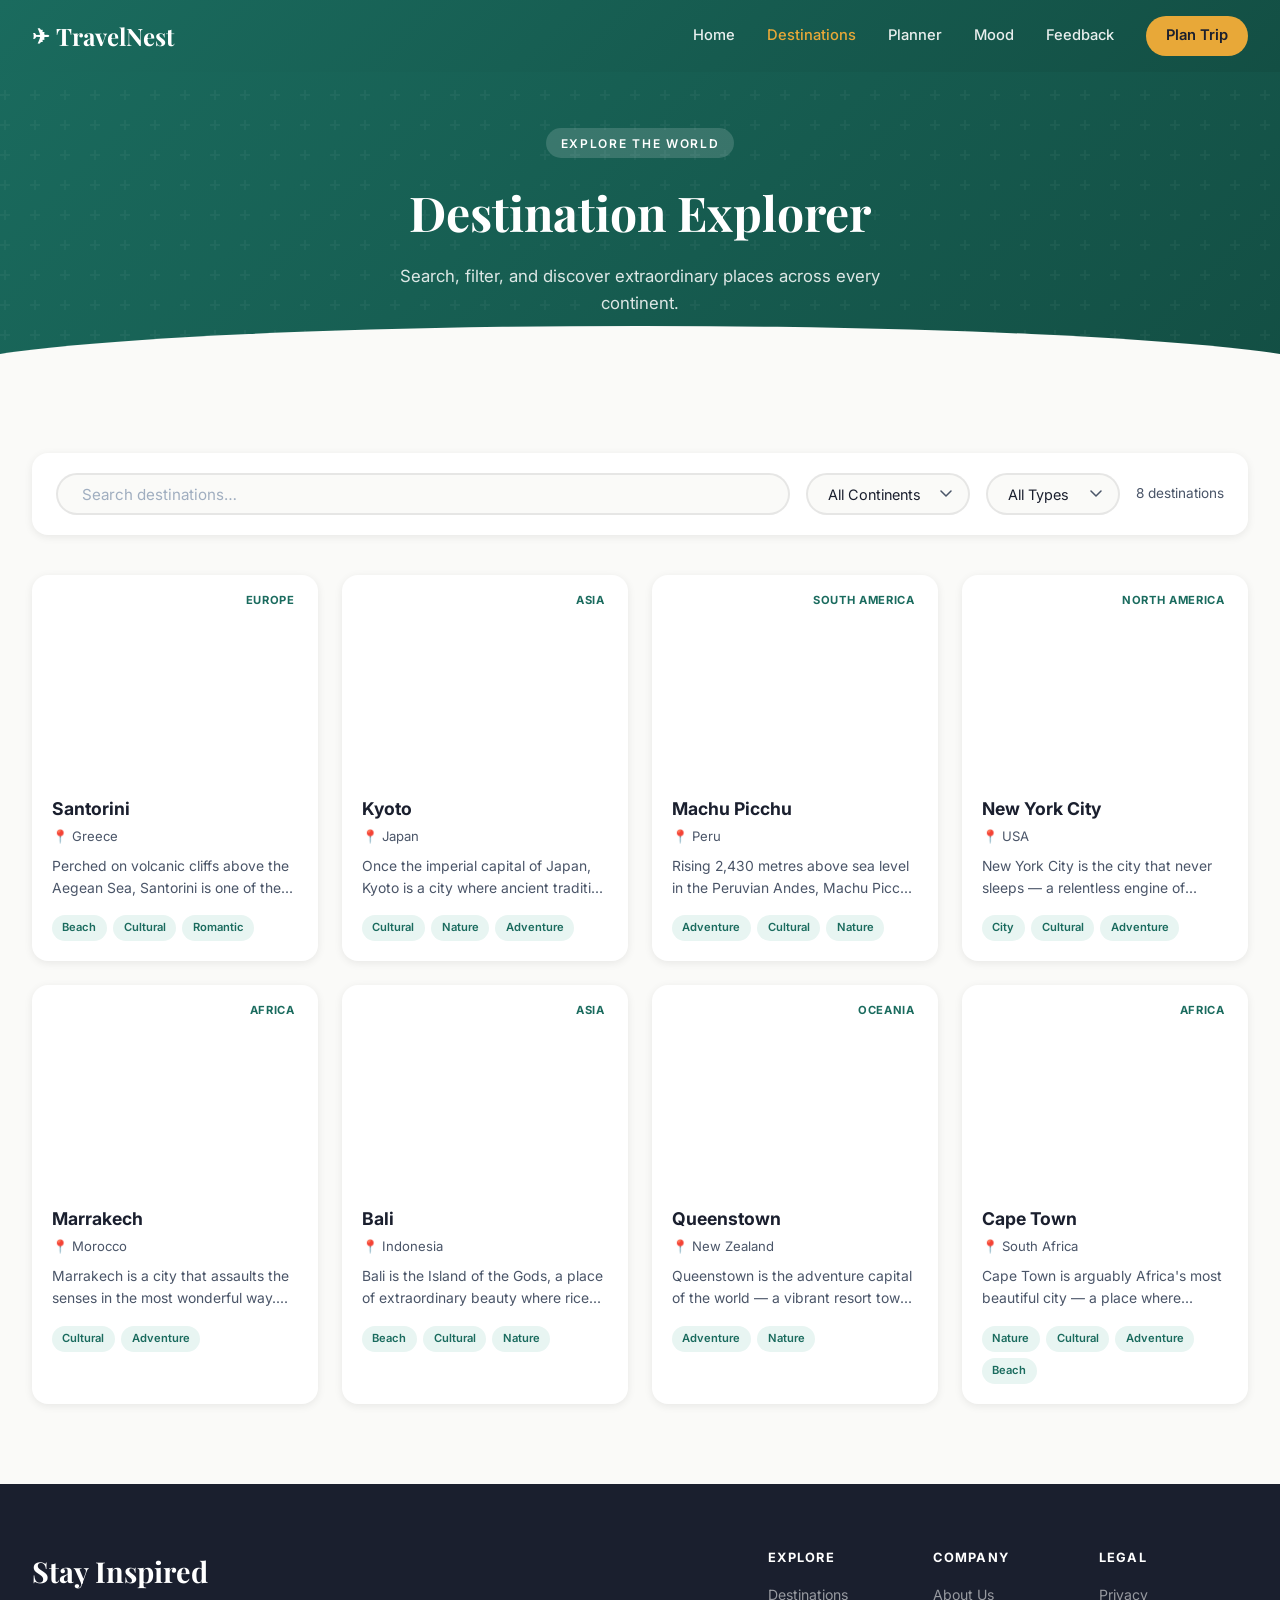
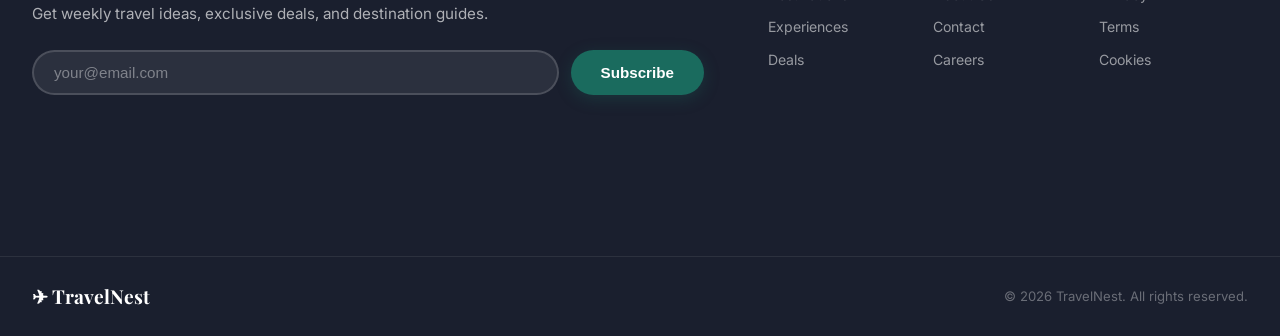
==== commit 84c4e2cc: "Add files via upload" ====
--- a/destinations.html
+++ b/destinations.html
@@ -5,16 +5,15 @@
   <meta name="viewport" content="width=device-width, initial-scale=1.0" />
   <meta name="description" content="TravelNest – Explore destinations around the world" />
   <meta name="theme-color" content="#1a6b5e" />
-  <title>Destinations – TravelNest</title>
-  <link rel="stylesheet" href="style.css" />
-  <link rel="manifest" href="manifest.json" />
+  <title>Destinations - TravelNest</title>
+  <link rel="stylesheet" href="css/common.css" />
+  <link rel="stylesheet" href="css/destinations.css" />
   <link rel="preconnect" href="https://fonts.googleapis.com" />
   <link rel="preconnect" href="https://fonts.gstatic.com" crossorigin />
   <link href="https://fonts.googleapis.com/css2?family=Playfair+Display:wght@400;700&family=Inter:wght@300;400;500;600&display=swap" rel="stylesheet" />
 </head>
 <body>
 
-  <!-- NAVBAR -->
   <header class="navbar" id="navbar">
     <div class="nav-container">
       <a href="index.html" class="nav-logo">
@@ -121,8 +120,55 @@
   </div>
 
   <!-- FOOTER -->
-  <footer class="footer-simple">
-    <p><a href="index.html">✈ TravelNest</a> &nbsp;·&nbsp; © <span id="year"></span> All rights reserved.</p>
+  <footer class="footer" id="contact">
+    <div class="footer-top">
+      <div class="newsletter">
+        <h2>Stay Inspired</h2>
+        <p>Get weekly travel ideas, exclusive deals, and destination guides.</p>
+        <form class="newsletter-form" id="newsletterForm" novalidate>
+          <div class="newsletter-input-wrap">
+            <input
+              type="email"
+              id="emailInput"
+              name="email"
+              placeholder="your@email.com"
+              autocomplete="email"
+              required
+              aria-label="Email address"
+            />
+            <button type="submit" class="btn btn-primary">Subscribe</button>
+          </div>
+          <p class="newsletter-msg" id="newsletterMsg" role="alert" aria-live="polite"></p>
+          <p class="newsletter-count" id="subscriberCount"></p>
+        </form>
+      </div>
+
+      <div class="footer-links">
+        <div class="footer-col">
+          <h4>Explore</h4>
+          <a href="#destinations">Destinations</a>
+          <a href="#experiences">Experiences</a>
+          <a href="#deals">Deals</a>
+        </div>
+        <div class="footer-col">
+          <h4>Company</h4>
+          <a href="#about">About Us</a>
+          <a href="#contact">Contact</a>
+          <a href="#">Careers</a>
+        </div>
+        <div class="footer-col">
+          <h4>Legal</h4>
+          <a href="#">Privacy</a>
+          <a href="#">Terms</a>
+          <a href="#">Cookies</a>
+        </div>
+      </div>
+    </div>
+
+    <div class="footer-bottom">
+      <p class="footer-logo"><span>✈</span> TravelNest</p>
+      <p class="footer-copy">© <span id="year"></span> TravelNest. All rights reserved.</p>
+    </div>
   </footer>
 
   <script src="js/data.js"></script>
--- a/css/common.css
+++ b/css/common.css
@@ -0,0 +1,591 @@
+*, *::before, *::after { box-sizing: border-box; margin: 0; padding: 0; }
+
+:root {
+  --teal:        #1a6b5e;
+  --teal-dark:   #134f44;
+  --teal-light:  #e8f5f2;
+  --gold:        #e8a838;
+  --gold-dark:   #c8891e;
+  --text-dark:   #1a1f2e;
+  --text-mid:    #4a5568;
+  --text-light:  #a0aec0;
+  --bg:          #fafaf8;
+  --white:       #ffffff;
+  --radius-sm:   8px;
+  --radius-md:   16px;
+  --radius-lg:   24px;
+  --shadow-sm:   0 2px 8px rgba(0,0,0,.08);
+  --shadow-md:   0 8px 32px rgba(0,0,0,.12);
+  --shadow-lg:   0 24px 64px rgba(0,0,0,.18);
+  --transition:  .3s cubic-bezier(.4,0,.2,1);
+  --nav-h:       72px;
+}
+
+html { scroll-behavior: smooth; }
+
+body {
+  font-family: 'Inter', sans-serif;
+  background: var(--bg);
+  color: var(--text-dark);
+  line-height: 1.6;
+  overflow-x: hidden;
+}
+
+img { display: block; max-width: 100%; }
+
+a { text-decoration: none; color: inherit; }
+
+.btn {
+  display: inline-flex;
+  align-items: center;
+  gap: .5rem;
+  padding: .75rem 1.75rem;
+  border-radius: 50px;
+  font-size: .95rem;
+  font-weight: 600;
+  cursor: pointer;
+  border: 2px solid transparent;
+  transition: transform var(--transition), box-shadow var(--transition), background var(--transition), color var(--transition);
+}
+
+.btn:hover  { transform: translateY(-2px); }
+.btn:active { transform: translateY(0); }
+
+.btn-primary {
+  background: var(--teal);
+  color: var(--white);
+  box-shadow: 0 4px 16px rgba(26,107,94,.3);
+}
+.btn-primary:hover { background: var(--teal-dark); box-shadow: 0 8px 24px rgba(26,107,94,.4); }
+
+.btn-outline {
+  border-color: var(--white);
+  color: var(--white);
+  background: transparent;
+}
+.btn-outline:hover { background: rgba(255,255,255,.15); }
+
+.navbar {
+  position: fixed;
+  top: 0; left: 0; right: 0;
+  height: var(--nav-h);
+  z-index: 1000;
+  transition: background var(--transition), box-shadow var(--transition);
+  background: linear-gradient(135deg, var(--teal) 0%, var(--teal-dark) 100%);
+}
+
+.navbar.scrolled {
+  background: rgba(255,255,255,.95);
+  backdrop-filter: blur(12px);
+  box-shadow: var(--shadow-sm);
+}
+
+.navbar.scrolled .nav-links a { color: var(--text-dark); }
+.navbar.scrolled .nav-links a:hover { color: var(--teal); }
+.navbar.scrolled .nav-logo { color: var(--teal); }
+.navbar.scrolled .bar { background: var(--text-dark); }
+.navbar.scrolled .nav-cta { background: var(--teal) !important; color: var(--white) !important; }
+
+.nav-container {
+  max-width: 1280px;
+  margin: auto;
+  padding: 0 2rem;
+  height: 100%;
+  display: flex;
+  align-items: center;
+  justify-content: space-between;
+}
+
+.nav-logo {
+  font-family: 'Playfair Display', serif;
+  font-size: 1.5rem;
+  font-weight: 700;
+  color: var(--white);
+  display: flex;
+  align-items: center;
+  gap: .4rem;
+  transition: color var(--transition);
+}
+
+.logo-icon { font-size: 1.3rem; }
+
+.nav-links {
+  display: flex;
+  align-items: center;
+  gap: 2rem;
+}
+
+.nav-links a {
+  color: rgba(255,255,255,.9);
+  font-size: .92rem;
+  font-weight: 500;
+  transition: color var(--transition);
+  position: relative;
+}
+
+.nav-links a::after {
+  content: '';
+  position: absolute;
+  bottom: -3px; left: 0;
+  width: 0; height: 2px;
+  background: var(--gold);
+  transition: width var(--transition);
+}
+
+.nav-links a:hover::after,
+.nav-links a:focus-visible::after { width: 100%; }
+
+.nav-links a:hover { color: var(--white); }
+
+.nav-cta {
+  background: var(--gold) !important;
+  color: var(--text-dark) !important;
+  padding: .5rem 1.25rem;
+  border-radius: 50px;
+  font-weight: 600 !important;
+  transition: background var(--transition), transform var(--transition) !important;
+}
+.nav-cta:hover { background: var(--gold-dark) !important; }
+.nav-cta::after { display: none !important; }
+
+.hamburger {
+  display: none;
+  flex-direction: column;
+  gap: 5px;
+  background: none;
+  border: none;
+  cursor: pointer;
+  padding: .5rem;
+}
+
+.bar {
+  display: block;
+  width: 24px; height: 2px;
+  background: var(--white);
+  border-radius: 2px;
+  transition: transform var(--transition), opacity var(--transition);
+}
+
+.hamburger.open .bar:nth-child(1) { transform: translateY(7px) rotate(45deg); }
+.hamburger.open .bar:nth-child(2) { opacity: 0; }
+.hamburger.open .bar:nth-child(3) { transform: translateY(-7px) rotate(-45deg); }
+
+.section-container {
+  max-width: 1280px;
+  margin: auto;
+  padding: 5rem 2rem;
+}
+
+.section-eyebrow {
+  display: inline-block;
+  font-size: .75rem;
+  font-weight: 600;
+  letter-spacing: .14em;
+  text-transform: uppercase;
+  color: var(--teal);
+  margin-bottom: .75rem;
+}
+
+.section-title {
+  font-family: 'Playfair Display', serif;
+  font-size: clamp(1.8rem, 3vw, 2.6rem);
+  font-weight: 700;
+  margin-bottom: 1rem;
+}
+
+.section-sub {
+  color: var(--text-mid);
+  font-size: 1.05rem;
+  max-width: 560px;
+  margin-bottom: 2.5rem;
+}
+
+.footer {
+  background: var(--text-dark);
+  color: rgba(255,255,255,.8);
+}
+
+.footer-top {
+  max-width: 1280px;
+  margin: auto;
+  padding: 4rem 2rem;
+  display: grid;
+  grid-template-columns: 1.4fr 1fr;
+  gap: 4rem;
+  align-items: start;
+}
+
+.newsletter h2 {
+  font-family: 'Playfair Display', serif;
+  font-size: 1.8rem;
+  font-weight: 700;
+  color: var(--white);
+  margin-bottom: .5rem;
+}
+
+.newsletter p { font-size: .95rem; margin-bottom: 1.5rem; color: rgba(255,255,255,.65); }
+
+.newsletter-input-wrap {
+  display: flex;
+  gap: .75rem;
+  flex-wrap: wrap;
+}
+
+.newsletter-input-wrap input {
+  flex: 1;
+  min-width: 200px;
+  padding: .75rem 1.25rem;
+  border-radius: 50px;
+  border: 2px solid rgba(255,255,255,.15);
+  background: rgba(255,255,255,.08);
+  color: var(--white);
+  font-size: .95rem;
+  outline: none;
+  transition: border-color var(--transition);
+}
+
+.newsletter-input-wrap input::placeholder { color: rgba(255,255,255,.4); }
+.newsletter-input-wrap input:focus { border-color: var(--teal); }
+
+.newsletter-msg {
+  margin-top: .75rem;
+  font-size: .85rem;
+  min-height: 1.2rem;
+  color: var(--gold);
+}
+
+.newsletter-msg.success { color: #6fcf97; }
+.newsletter-msg.error   { color: #eb5757; }
+
+.newsletter-count {
+  margin-top: .4rem;
+  font-size: .8rem;
+  color: rgba(255,255,255,.4);
+  min-height: 1.1rem;
+}
+
+.footer-links {
+  display: grid;
+  grid-template-columns: repeat(3, 1fr);
+  gap: 1rem;
+}
+
+.footer-col h4 {
+  color: var(--white);
+  font-size: .8rem;
+  font-weight: 700;
+  letter-spacing: .1em;
+  text-transform: uppercase;
+  margin-bottom: 1rem;
+}
+
+.footer-col a {
+  display: block;
+  font-size: .88rem;
+  color: rgba(255,255,255,.55);
+  margin-bottom: .6rem;
+  transition: color var(--transition);
+}
+
+.footer-col a:hover { color: var(--white); }
+
+.footer-bottom {
+  border-top: 1px solid rgba(255,255,255,.08);
+  max-width: 1280px;
+  margin: 0 auto;
+  padding: 1.5rem 2rem;
+  display: flex;
+  align-items: center;
+  justify-content: space-between;
+  flex-wrap: wrap;
+  gap: .75rem;
+}
+
+.footer-logo {
+  font-family: 'Playfair Display', serif;
+  font-size: 1.2rem;
+  font-weight: 700;
+  color: var(--white);
+}
+
+.footer-copy { font-size: .82rem; color: rgba(255,255,255,.35); }
+
+.footer-simple {
+  background: var(--text-dark);
+  color: rgba(255,255,255,.45);
+  text-align: center;
+  padding: 1.5rem 2rem;
+  font-size: .82rem;
+  margin-top: 4rem;
+}
+.footer-simple a { color: rgba(255,255,255,.6); transition: color var(--transition); }
+.footer-simple a:hover { color: var(--white); }
+
+.page-header {
+  background: linear-gradient(135deg, var(--teal) 0%, var(--teal-dark) 100%);
+  padding: calc(var(--nav-h) + 3.5rem) 2rem 3.5rem;
+  text-align: center;
+  color: var(--white);
+  position: relative;
+  overflow: hidden;
+}
+.page-header::before {
+  content: '';
+  position: absolute;
+  inset: 0;
+  background: url("data:image/svg+xml,%3Csvg width='60' height='60' viewBox='0 0 60 60' xmlns='http://www.w3.org/2000/svg'%3E%3Cg fill='none' fill-rule='evenodd'%3E%3Cg fill='%23ffffff' fill-opacity='0.04'%3E%3Cpath d='M36 34v-4h-2v4h-4v2h4v4h2v-4h4v-2h-4zm0-30V0h-2v4h-4v2h4v4h2V6h4V4h-4zM6 34v-4H4v4H0v2h4v4h2v-4h4v-2H6zM6 4V0H4v4H0v2h4v4h2V6h4V4H6z'/%3E%3C/g%3E%3C/g%3E%3C/svg%3E");
+}
+.page-header::after {
+  content: '';
+  position: absolute;
+  bottom: -1px; left: 0; right: 0;
+  height: 48px;
+  background: var(--bg);
+  clip-path: ellipse(55% 100% at 50% 100%);
+}
+.page-header h1 {
+  font-family: 'Playfair Display', serif;
+  font-size: clamp(2rem, 4vw, 3rem);
+  font-weight: 700;
+  margin-bottom: .75rem;
+  position: relative;
+}
+.page-header p {
+  font-size: 1.05rem;
+  opacity: .85;
+  max-width: 560px;
+  margin: 0 auto;
+  position: relative;
+}
+.page-header .header-eyebrow {
+  display: inline-block;
+  font-size: .75rem;
+  font-weight: 600;
+  letter-spacing: .14em;
+  text-transform: uppercase;
+  background: rgba(255,255,255,.15);
+  padding: .35rem .9rem;
+  border-radius: 50px;
+  margin-bottom: 1rem;
+  position: relative;
+}
+
+.filter-bar {
+  display: flex;
+  gap: 1rem;
+  flex-wrap: wrap;
+  align-items: center;
+  margin-bottom: 2.5rem;
+  background: var(--white);
+  border-radius: var(--radius-md);
+  padding: 1.25rem 1.5rem;
+  box-shadow: var(--shadow-sm);
+}
+.filter-search {
+  flex: 1;
+  min-width: 200px;
+  display: flex;
+  align-items: center;
+  gap: .5rem;
+  background: var(--bg);
+  border: 2px solid rgba(0,0,0,.08);
+  border-radius: 50px;
+  padding: .6rem 1rem;
+  transition: border-color var(--transition);
+}
+.filter-search:focus-within { border-color: var(--teal); }
+.filter-search input {
+  border: none;
+  background: none;
+  outline: none;
+  font-size: .95rem;
+  color: var(--text-dark);
+  width: 100%;
+  font-family: inherit;
+}
+.filter-search input::placeholder { color: var(--text-light); }
+.filter-search .search-icon { color: var(--text-light); flex-shrink: 0; }
+
+.filter-select {
+  padding: .65rem 2.5rem .65rem 1.25rem;
+  border: 2px solid rgba(0,0,0,.08);
+  border-radius: 50px;
+  font-size: .9rem;
+  color: var(--text-dark);
+  background-color: var(--bg);
+  background-image: url("data:image/svg+xml,%3Csvg xmlns='http://www.w3.org/2000/svg' width='12' height='8' fill='none' viewBox='0 0 12 8'%3E%3Cpath stroke='%234a5568' stroke-width='1.5' stroke-linecap='round' stroke-linejoin='round' d='M1 1l5 5 5-5'/%3E%3C/svg%3E");
+  background-repeat: no-repeat;
+  background-position: right 1rem center;
+  cursor: pointer;
+  outline: none;
+  appearance: none;
+  font-family: inherit;
+  transition: border-color var(--transition);
+}
+.filter-select:focus { border-color: var(--teal); }
+
+.filter-count {
+  font-size: .85rem;
+  color: var(--text-mid);
+  margin-left: auto;
+  white-space: nowrap;
+}
+
+.modal-backdrop {
+  position: fixed;
+  inset: 0;
+  background: rgba(0,0,0,.55);
+  backdrop-filter: blur(4px);
+  z-index: 2000;
+  display: flex;
+  align-items: center;
+  justify-content: center;
+  padding: 1rem;
+  opacity: 0;
+  pointer-events: none;
+  transition: opacity var(--transition);
+}
+.modal-backdrop.open { opacity: 1; pointer-events: all; }
+
+.modal {
+  background: var(--white);
+  border-radius: var(--radius-lg);
+  max-width: 780px;
+  width: 100%;
+  max-height: 90vh;
+  overflow-y: auto;
+  box-shadow: var(--shadow-lg);
+  transform: translateY(20px) scale(.97);
+  transition: transform var(--transition);
+  scrollbar-width: thin;
+}
+.modal-backdrop.open .modal { transform: translateY(0) scale(1); }
+
+.modal-header {
+  position: sticky;
+  top: 0;
+  background: var(--white);
+  z-index: 1;
+  display: flex;
+  align-items: center;
+  justify-content: space-between;
+  padding: 1.5rem 2rem 1rem;
+  border-bottom: 1px solid rgba(0,0,0,.07);
+}
+.modal-header h2 {
+  font-family: 'Playfair Display', serif;
+  font-size: 1.5rem;
+  font-weight: 700;
+}
+.modal-close {
+  background: var(--bg);
+  border: none;
+  width: 36px; height: 36px;
+  border-radius: 50%;
+  font-size: 1.1rem;
+  cursor: pointer;
+  display: flex;
+  align-items: center;
+  justify-content: center;
+  transition: background var(--transition), transform var(--transition);
+  color: var(--text-dark);
+  flex-shrink: 0;
+}
+.modal-close:hover { background: rgba(0,0,0,.1); transform: rotate(90deg); }
+
+.modal-hero-img {
+  width: 100%;
+  height: 260px;
+  background-size: cover;
+  background-position: center;
+}
+.modal-body { padding: 1.5rem 2rem 2rem; }
+
+.form-group { margin-bottom: 1.25rem; }
+.form-group label {
+  display: block;
+  font-size: .85rem;
+  font-weight: 600;
+  color: var(--text-dark);
+  margin-bottom: .45rem;
+}
+.form-group input,
+.form-group select,
+.form-group textarea {
+  width: 100%;
+  padding: .7rem 1rem;
+  border: 2px solid rgba(0,0,0,.1);
+  border-radius: var(--radius-sm);
+  font-size: .95rem;
+  font-family: inherit;
+  color: var(--text-dark);
+  background: var(--bg);
+  outline: none;
+  transition: border-color var(--transition);
+}
+.form-group input:focus,
+.form-group select:focus,
+.form-group textarea:focus { border-color: var(--teal); }
+
+@keyframes floatUp {
+  from { opacity: 0; transform: translateY(20px); }
+  to   { opacity: 1; transform: translateY(0); }
+}
+
+@keyframes fadeIn {
+  from { opacity: 0; transform: translateY(8px); }
+  to { opacity: 1; transform: none; }
+}
+
+@keyframes popIn {
+  0%   { opacity: 0; transform: scale(.93) rotate(-1deg); }
+  60%  { transform: scale(1.02) rotate(.5deg); }
+  100% { opacity: 1; transform: scale(1) rotate(0); }
+}
+
+@keyframes waveBar {
+  0%, 100% { transform: scaleY(1); }
+  50%       { transform: scaleY(2.2); }
+}
+
+.nav-links a.nav-active { color: var(--gold) !important; }
+.navbar.scrolled .nav-links a.nav-active { color: var(--teal) !important; }
+
+@media (max-width: 1024px) {
+}
+
+@media (max-width: 768px) {
+  :root { --nav-h: 64px; }
+
+  .hamburger { display: flex; }
+
+  .nav-links {
+    position: fixed;
+    top: var(--nav-h); left: 0; right: 0;
+    background: var(--white);
+    flex-direction: column;
+    align-items: flex-start;
+    padding: 1.5rem 2rem;
+    gap: 1.25rem;
+    box-shadow: var(--shadow-md);
+    transform: translateY(-110%);
+    opacity: 0;
+    transition: transform var(--transition), opacity var(--transition);
+    pointer-events: none;
+    z-index: 999;
+  }
+
+  .nav-links.open {
+    transform: translateY(0);
+    opacity: 1;
+    pointer-events: all;
+  }
+
+  .nav-links a { color: var(--text-dark); font-size: 1rem; }
+  .nav-links a:hover { color: var(--teal); }
+  .nav-cta { background: var(--teal) !important; color: var(--white) !important; padding: .6rem 1.5rem !important; }
+}
+
+@media (max-width: 480px) {
+  .btn { width: 100%; justify-content: center; }
+}
--- a/css/destinations.css
+++ b/css/destinations.css
@@ -0,0 +1,150 @@
+.dest-grid {
+  display: flex;
+  flex-wrap: wrap;
+  gap: 1.5rem;
+}
+.dest-card {
+  flex: 1 1 280px;
+  max-width: 360px;
+  background: var(--white);
+  border-radius: var(--radius-md);
+  overflow: hidden;
+  box-shadow: var(--shadow-sm);
+  cursor: pointer;
+  transition: transform var(--transition), box-shadow var(--transition);
+}
+.dest-card:hover { transform: translateY(-6px); box-shadow: var(--shadow-md); }
+.dest-card:focus-visible { outline: 3px solid var(--teal); outline-offset: 2px; }
+
+.dest-card-img {
+  height: 200px;
+  background-size: cover;
+  background-position: center;
+  position: relative;
+}
+.dest-card-continent {
+  position: absolute;
+  top: .75rem; right: .75rem;
+  background: rgba(255,255,255,.92);
+  backdrop-filter: blur(8px);
+  font-size: .7rem;
+  font-weight: 700;
+  letter-spacing: .06em;
+  text-transform: uppercase;
+  color: var(--teal);
+  padding: .3rem .7rem;
+  border-radius: 50px;
+}
+.dest-card-body { padding: 1.25rem; }
+.dest-card-body h3 { font-size: 1.1rem; font-weight: 700; margin-bottom: .15rem; }
+.dest-country { font-size: .82rem; color: var(--text-mid); margin-bottom: .6rem; }
+.dest-excerpt {
+  font-size: .87rem;
+  color: var(--text-mid);
+  line-height: 1.55;
+  display: -webkit-box;
+  line-clamp: 2;
+  -webkit-line-clamp: 2;
+  -webkit-box-orient: vertical;
+  overflow: hidden;
+  margin-bottom: 1rem;
+}
+.dest-tags { display: flex; gap: .4rem; flex-wrap: wrap; }
+.dest-tag {
+  font-size: .7rem;
+  font-weight: 600;
+  padding: .25rem .65rem;
+  border-radius: 50px;
+  background: var(--teal-light);
+  color: var(--teal);
+  text-transform: capitalize;
+}
+
+.dest-empty {
+  width: 100%;
+  text-align: center;
+  padding: 4rem 2rem;
+  color: var(--text-mid);
+}
+.dest-empty .empty-icon { font-size: 3rem; display: block; margin-bottom: 1rem; }
+.dest-empty h3 { font-size: 1.1rem; font-weight: 700; margin-bottom: .4rem; }
+
+/* ============================================================
+   MODAL CONTENT FOR DESTINATIONS
+   ============================================================ */
+.modal-meta {
+  display: flex;
+  gap: 1rem;
+  flex-wrap: wrap;
+  margin-bottom: 1.25rem;
+}
+.meta-tag {
+  font-size: .78rem;
+  font-weight: 600;
+  padding: .3rem .8rem;
+  border-radius: 50px;
+  background: var(--teal-light);
+  color: var(--teal);
+  text-transform: capitalize;
+}
+
+.modal-section-title {
+  font-weight: 700;
+  font-size: 1rem;
+  margin: 1.5rem 0 .75rem;
+  color: var(--text-dark);
+  display: flex;
+  align-items: center;
+  gap: .5rem;
+  padding-bottom: .4rem;
+  border-bottom: 2px solid var(--teal-light);
+}
+
+.modal-description { font-size: .93rem; color: var(--text-mid); line-height: 1.75; }
+
+.attractions-list { list-style: none; display: flex; flex-direction: column; gap: .6rem; }
+.attractions-list li {
+  display: flex;
+  align-items: flex-start;
+  gap: .6rem;
+  font-size: .9rem;
+  color: var(--text-mid);
+  line-height: 1.4;
+}
+.attractions-list li::before { content: '📍'; font-size: .85rem; flex-shrink: 0; margin-top: .1rem; }
+
+.cost-table {
+  width: 100%;
+  border-collapse: collapse;
+  font-size: .87rem;
+  margin-top: .5rem;
+}
+.cost-table th {
+  background: var(--teal);
+  color: var(--white);
+  padding: .65rem 1rem;
+  text-align: left;
+  font-weight: 600;
+  font-size: .82rem;
+  letter-spacing: .04em;
+}
+.cost-table td {
+  padding: .65rem 1rem;
+  border-bottom: 1px solid rgba(0,0,0,.06);
+  color: var(--text-mid);
+}
+.cost-table tr:nth-child(even) td { background: var(--teal-light); }
+.cost-table tr:last-child td { border-bottom: none; font-weight: 700; color: var(--text-dark); background: rgba(0,0,0,.03); }
+.cost-table .col-budget  { color: #38a169; font-weight: 600; }
+.cost-table .col-mod     { color: #d69e2e; font-weight: 600; }
+.cost-table .col-luxury  { color: #805ad5; font-weight: 600; }
+
+/* ============================================================
+   RESPONSIVE
+   ============================================================ */
+@media (max-width: 640px) {
+  .dest-card { flex: 1 1 100%; max-width: 100%; }
+  .modal-body { padding: 1rem 1.25rem 1.5rem; }
+  .modal-header { padding: 1rem 1.25rem .75rem; }
+  .modal-hero-img { height: 180px; }
+}
